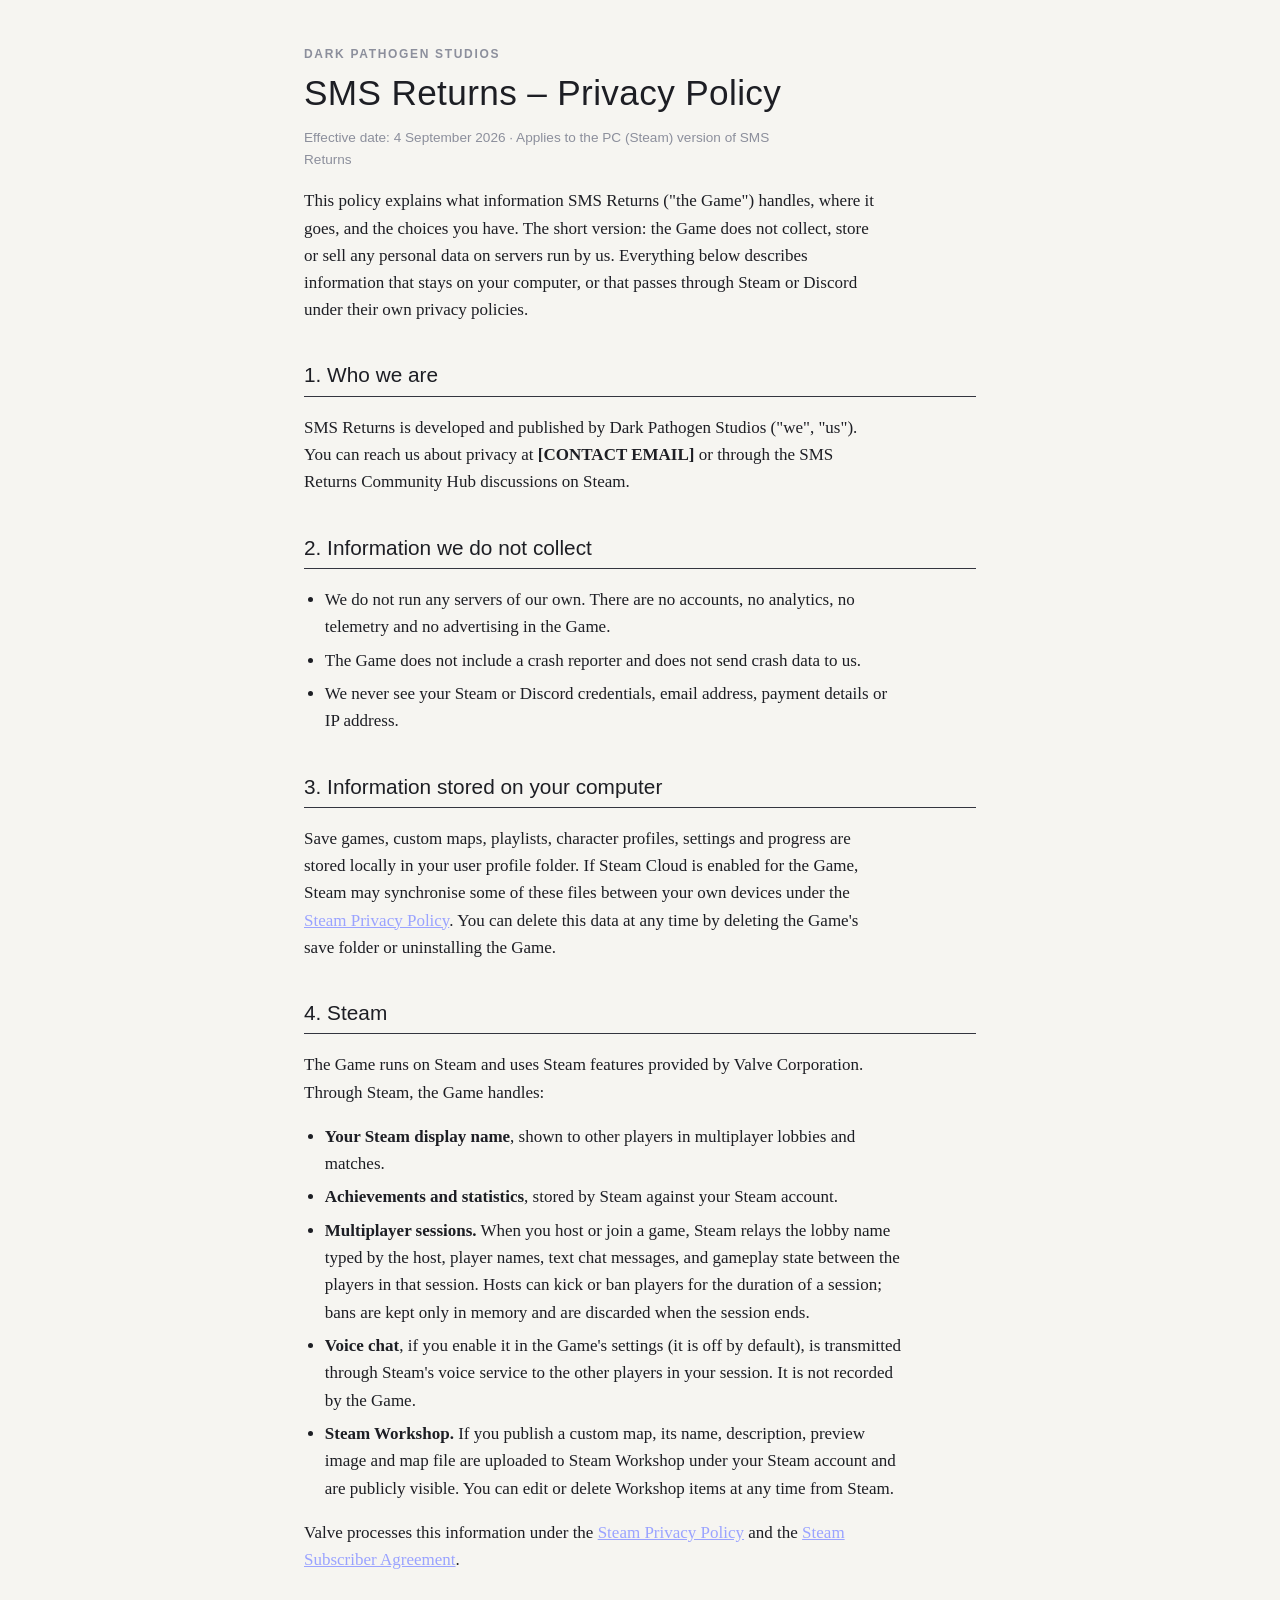
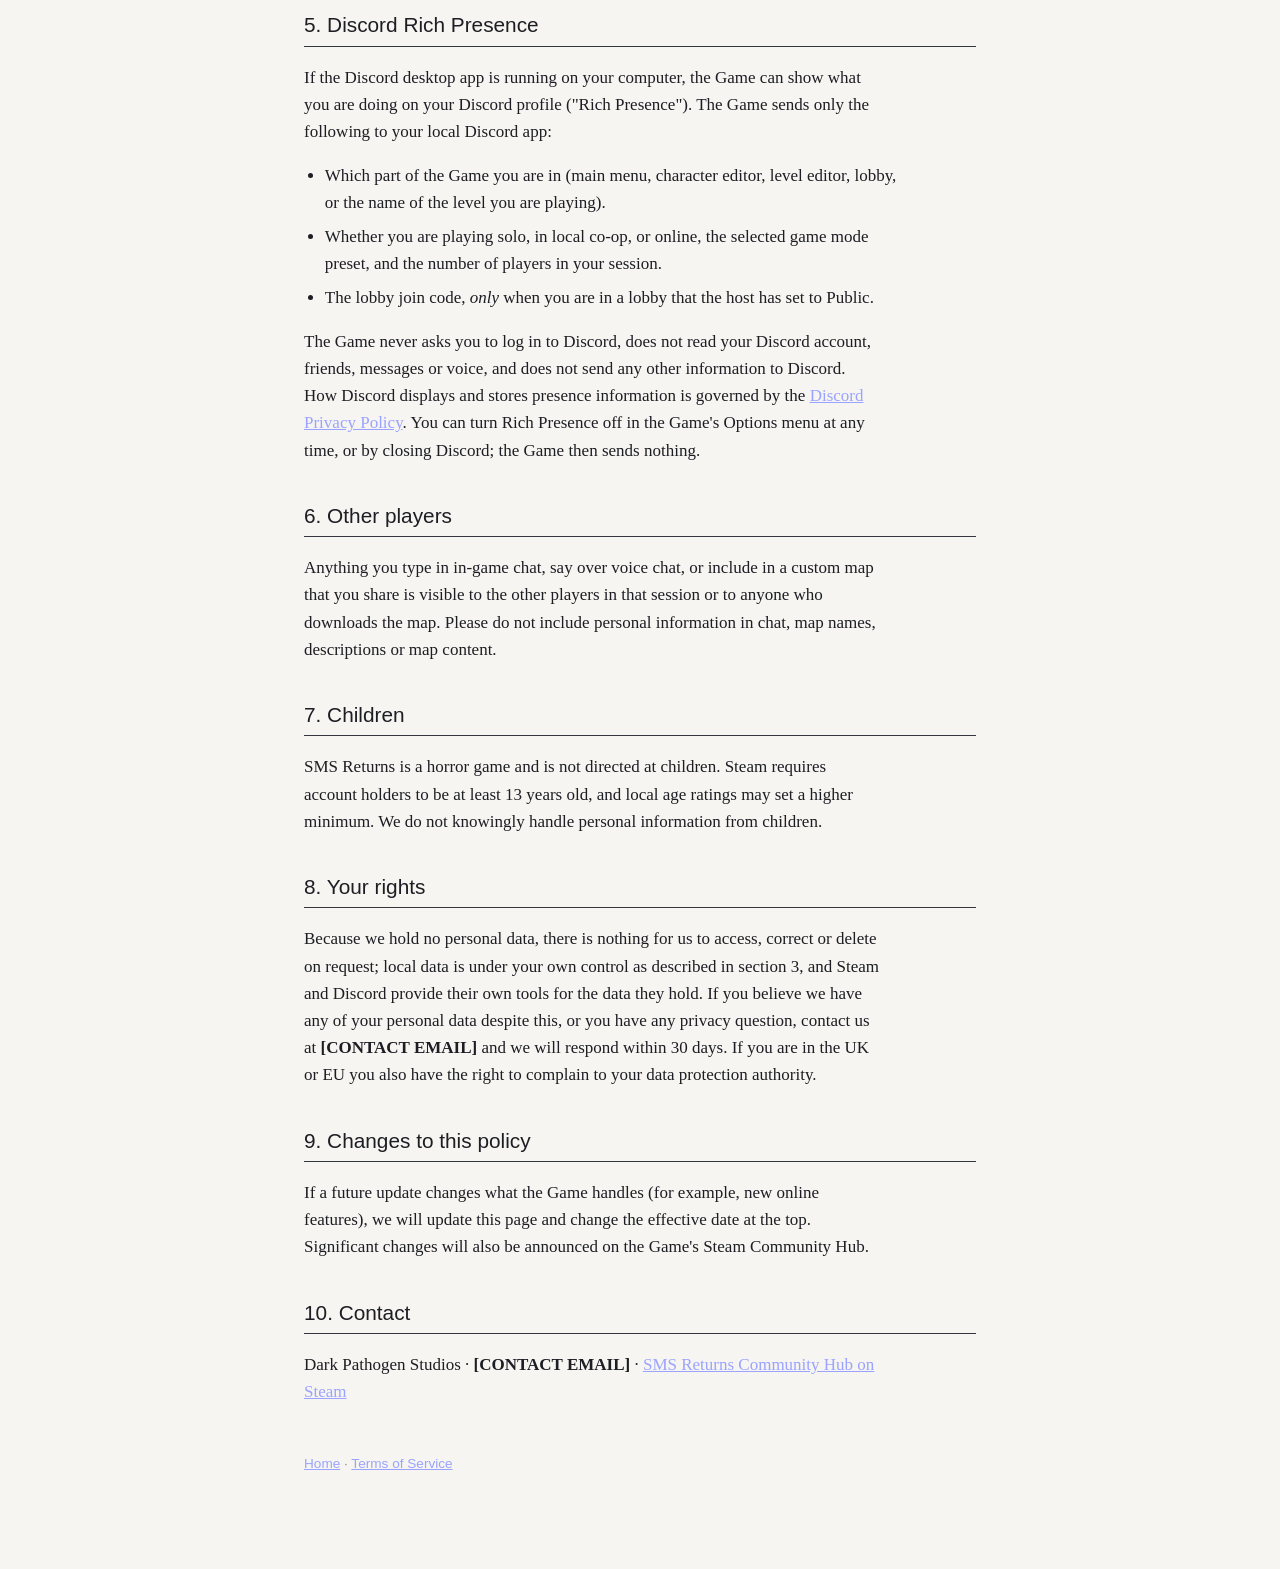
==== privacy.html @ c6769bd1 "Add SMS Returns privacy policy and terms of service" ====
<!doctype html>
<html lang="en">
<head>
<meta charset="utf-8">
<meta name="viewport" content="width=device-width, initial-scale=1">
<title>SMS Returns – Privacy Policy</title>
<link rel="stylesheet" href="style.css">
</head>
<body>
<main>
<p class="eyebrow">Dark Pathogen Studios</p>
<h1>SMS Returns – Privacy Policy</h1>
<p class="meta">Effective date: 4 September 2026 · Applies to the PC (Steam) version of SMS Returns</p>

<p>This policy explains what information SMS Returns ("the Game") handles, where it goes, and the choices you have. The short version: the Game does not collect, store or sell any personal data on servers run by us. Everything below describes information that stays on your computer, or that passes through Steam or Discord under their own privacy policies.</p>

<h2>1. Who we are</h2>
<p>SMS Returns is developed and published by Dark Pathogen Studios ("we", "us"). You can reach us about privacy at <strong>[CONTACT EMAIL]</strong> or through the SMS Returns Community Hub discussions on Steam.</p>

<h2>2. Information we do not collect</h2>
<ul>
  <li>We do not run any servers of our own. There are no accounts, no analytics, no telemetry and no advertising in the Game.</li>
  <li>The Game does not include a crash reporter and does not send crash data to us.</li>
  <li>We never see your Steam or Discord credentials, email address, payment details or IP address.</li>
</ul>

<h2>3. Information stored on your computer</h2>
<p>Save games, custom maps, playlists, character profiles, settings and progress are stored locally in your user profile folder. If Steam Cloud is enabled for the Game, Steam may synchronise some of these files between your own devices under the <a href="https://store.steampowered.com/privacy_agreement/">Steam Privacy Policy</a>. You can delete this data at any time by deleting the Game's save folder or uninstalling the Game.</p>

<h2>4. Steam</h2>
<p>The Game runs on Steam and uses Steam features provided by Valve Corporation. Through Steam, the Game handles:</p>
<ul>
  <li><strong>Your Steam display name</strong>, shown to other players in multiplayer lobbies and matches.</li>
  <li><strong>Achievements and statistics</strong>, stored by Steam against your Steam account.</li>
  <li><strong>Multiplayer sessions.</strong> When you host or join a game, Steam relays the lobby name typed by the host, player names, text chat messages, and gameplay state between the players in that session. Hosts can kick or ban players for the duration of a session; bans are kept only in memory and are discarded when the session ends.</li>
  <li><strong>Voice chat</strong>, if you enable it in the Game's settings (it is off by default), is transmitted through Steam's voice service to the other players in your session. It is not recorded by the Game.</li>
  <li><strong>Steam Workshop.</strong> If you publish a custom map, its name, description, preview image and map file are uploaded to Steam Workshop under your Steam account and are publicly visible. You can edit or delete Workshop items at any time from Steam.</li>
</ul>
<p>Valve processes this information under the <a href="https://store.steampowered.com/privacy_agreement/">Steam Privacy Policy</a> and the <a href="https://store.steampowered.com/subscriber_agreement/">Steam Subscriber Agreement</a>.</p>

<h2>5. Discord Rich Presence</h2>
<p>If the Discord desktop app is running on your computer, the Game can show what you are doing on your Discord profile ("Rich Presence"). The Game sends only the following to your local Discord app:</p>
<ul>
  <li>Which part of the Game you are in (main menu, character editor, level editor, lobby, or the name of the level you are playing).</li>
  <li>Whether you are playing solo, in local co-op, or online, the selected game mode preset, and the number of players in your session.</li>
  <li>The lobby join code, <em>only</em> when you are in a lobby that the host has set to Public.</li>
</ul>
<p>The Game never asks you to log in to Discord, does not read your Discord account, friends, messages or voice, and does not send any other information to Discord. How Discord displays and stores presence information is governed by the <a href="https://discord.com/privacy">Discord Privacy Policy</a>. You can turn Rich Presence off in the Game's Options menu at any time, or by closing Discord; the Game then sends nothing.</p>

<h2>6. Other players</h2>
<p>Anything you type in in-game chat, say over voice chat, or include in a custom map that you share is visible to the other players in that session or to anyone who downloads the map. Please do not include personal information in chat, map names, descriptions or map content.</p>

<h2>7. Children</h2>
<p>SMS Returns is a horror game and is not directed at children. Steam requires account holders to be at least 13 years old, and local age ratings may set a higher minimum. We do not knowingly handle personal information from children.</p>

<h2>8. Your rights</h2>
<p>Because we hold no personal data, there is nothing for us to access, correct or delete on request; local data is under your own control as described in section 3, and Steam and Discord provide their own tools for the data they hold. If you believe we have any of your personal data despite this, or you have any privacy question, contact us at <strong>[CONTACT EMAIL]</strong> and we will respond within 30 days. If you are in the UK or EU you also have the right to complain to your data protection authority.</p>

<h2>9. Changes to this policy</h2>
<p>If a future update changes what the Game handles (for example, new online features), we will update this page and change the effective date at the top. Significant changes will also be announced on the Game's Steam Community Hub.</p>

<h2>10. Contact</h2>
<p>Dark Pathogen Studios · <strong>[CONTACT EMAIL]</strong> · <a href="https://steamcommunity.com/app/4670920">SMS Returns Community Hub on Steam</a></p>

<p class="footer"><a href="index.html">Home</a> · <a href="terms.html">Terms of Service</a></p>
</main>
</body>
</html>
---- style.css ----
:root { color-scheme: light dark; }
body { margin: 0; background: #14151a; color: #e6e7ec; font: 17px/1.6 Georgia, "Times New Roman", serif; }
@media (prefers-color-scheme: light) { body { background: #f6f5f1; color: #1d1e24; } a { color: #4b3fb3; } .eyebrow, .meta, .footer { color: #6a6b75; } h2 { border-color: #d9d7cf; } }
main { max-width: 42rem; margin: 0 auto; padding: 3rem 1.25rem 5rem; }
h1 { font-family: "Arial Narrow", Impact, "Franklin Gothic Medium", sans-serif; font-weight: 500; font-size: 2.2rem; line-height: 1.15; margin: 0 0 .5rem; letter-spacing: .01em; }
h2 { font-family: "Arial Narrow", Impact, "Franklin Gothic Medium", sans-serif; font-weight: 500; font-size: 1.3rem; margin: 2.2rem 0 .6rem; padding-bottom: .25rem; border-bottom: 1px solid #33353f; }
p, li { max-width: 68ch; }
ul { padding-left: 1.3rem; }
li { margin: .4rem 0; }
a { color: #9aa3ff; }
.eyebrow { font: 600 .75rem/1 sans-serif; letter-spacing: .14em; text-transform: uppercase; color: #8c8f9c; margin: 0 0 .8rem; }
.meta, .footer { font-family: sans-serif; font-size: .85rem; color: #8c8f9c; }
.footer { margin-top: 3rem; }
.links { list-style: none; padding: 0; font-size: 1.3rem; }
strong { font-weight: 700; }
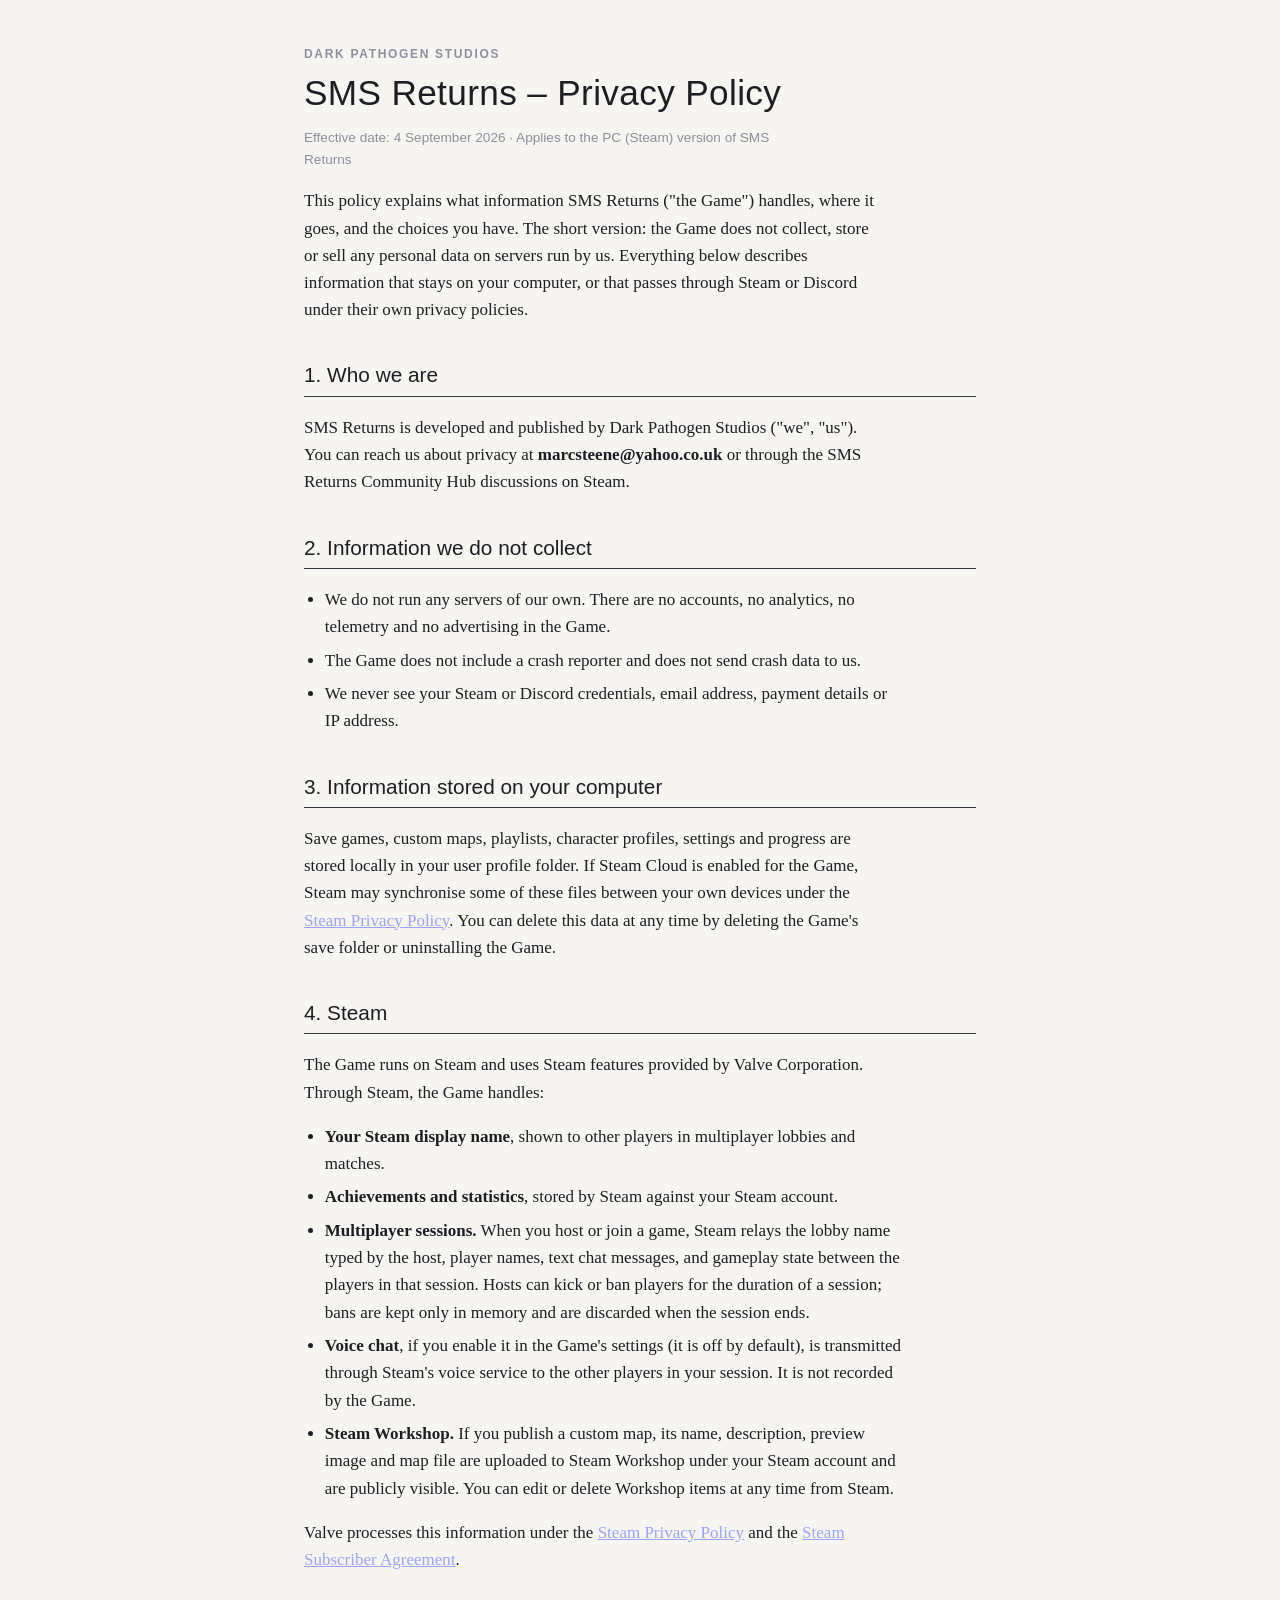
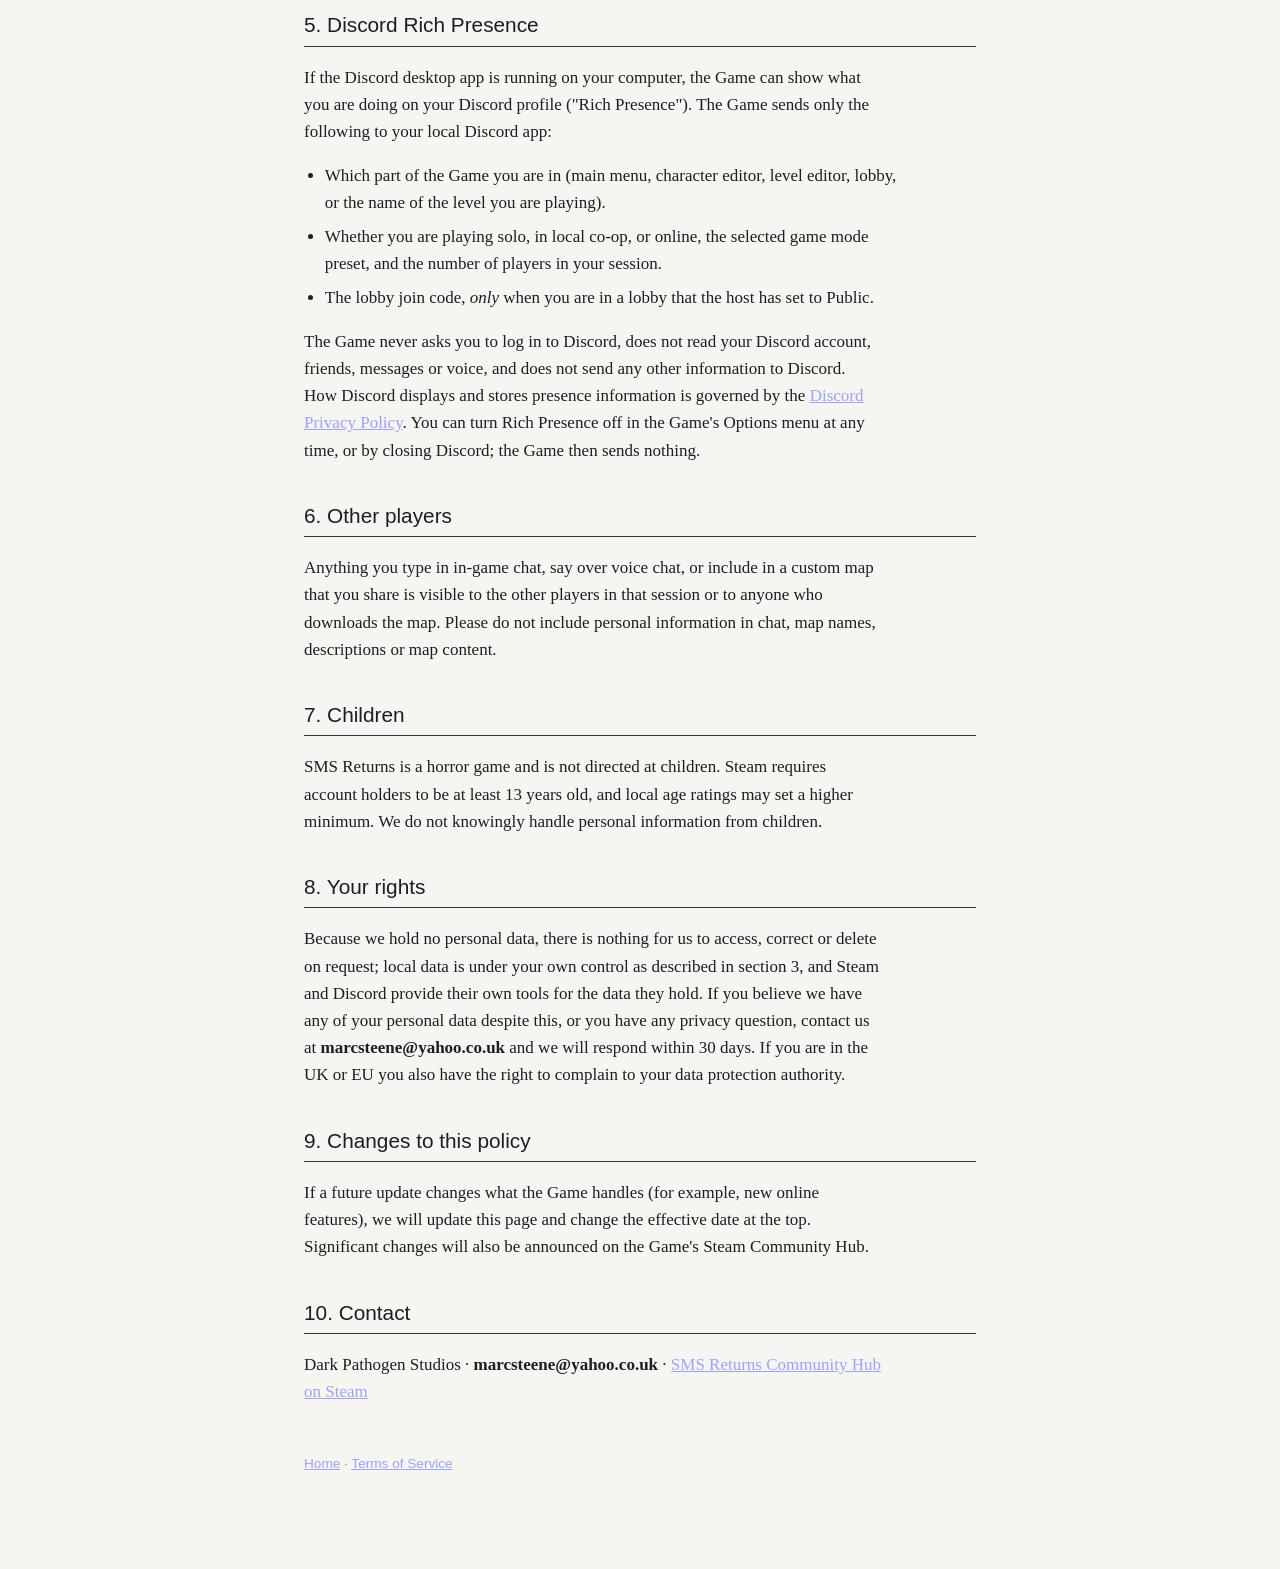
==== commit 7b38fc30: "Fill contact email and governing law" ====
--- a/privacy.html
+++ b/privacy.html
@@ -15,7 +15,7 @@
 <p>This policy explains what information SMS Returns ("the Game") handles, where it goes, and the choices you have. The short version: the Game does not collect, store or sell any personal data on servers run by us. Everything below describes information that stays on your computer, or that passes through Steam or Discord under their own privacy policies.</p>
 
 <h2>1. Who we are</h2>
-<p>SMS Returns is developed and published by Dark Pathogen Studios ("we", "us"). You can reach us about privacy at <strong>[CONTACT EMAIL]</strong> or through the SMS Returns Community Hub discussions on Steam.</p>
+<p>SMS Returns is developed and published by Dark Pathogen Studios ("we", "us"). You can reach us about privacy at <strong>marcsteene@yahoo.co.uk</strong> or through the SMS Returns Community Hub discussions on Steam.</p>
 
 <h2>2. Information we do not collect</h2>
 <ul>
@@ -54,13 +54,13 @@
 <p>SMS Returns is a horror game and is not directed at children. Steam requires account holders to be at least 13 years old, and local age ratings may set a higher minimum. We do not knowingly handle personal information from children.</p>
 
 <h2>8. Your rights</h2>
-<p>Because we hold no personal data, there is nothing for us to access, correct or delete on request; local data is under your own control as described in section 3, and Steam and Discord provide their own tools for the data they hold. If you believe we have any of your personal data despite this, or you have any privacy question, contact us at <strong>[CONTACT EMAIL]</strong> and we will respond within 30 days. If you are in the UK or EU you also have the right to complain to your data protection authority.</p>
+<p>Because we hold no personal data, there is nothing for us to access, correct or delete on request; local data is under your own control as described in section 3, and Steam and Discord provide their own tools for the data they hold. If you believe we have any of your personal data despite this, or you have any privacy question, contact us at <strong>marcsteene@yahoo.co.uk</strong> and we will respond within 30 days. If you are in the UK or EU you also have the right to complain to your data protection authority.</p>
 
 <h2>9. Changes to this policy</h2>
 <p>If a future update changes what the Game handles (for example, new online features), we will update this page and change the effective date at the top. Significant changes will also be announced on the Game's Steam Community Hub.</p>
 
 <h2>10. Contact</h2>
-<p>Dark Pathogen Studios · <strong>[CONTACT EMAIL]</strong> · <a href="https://steamcommunity.com/app/4670920">SMS Returns Community Hub on Steam</a></p>
+<p>Dark Pathogen Studios · <strong>marcsteene@yahoo.co.uk</strong> · <a href="https://steamcommunity.com/app/4670920">SMS Returns Community Hub on Steam</a></p>
 
 <p class="footer"><a href="index.html">Home</a> · <a href="terms.html">Terms of Service</a></p>
 </main>
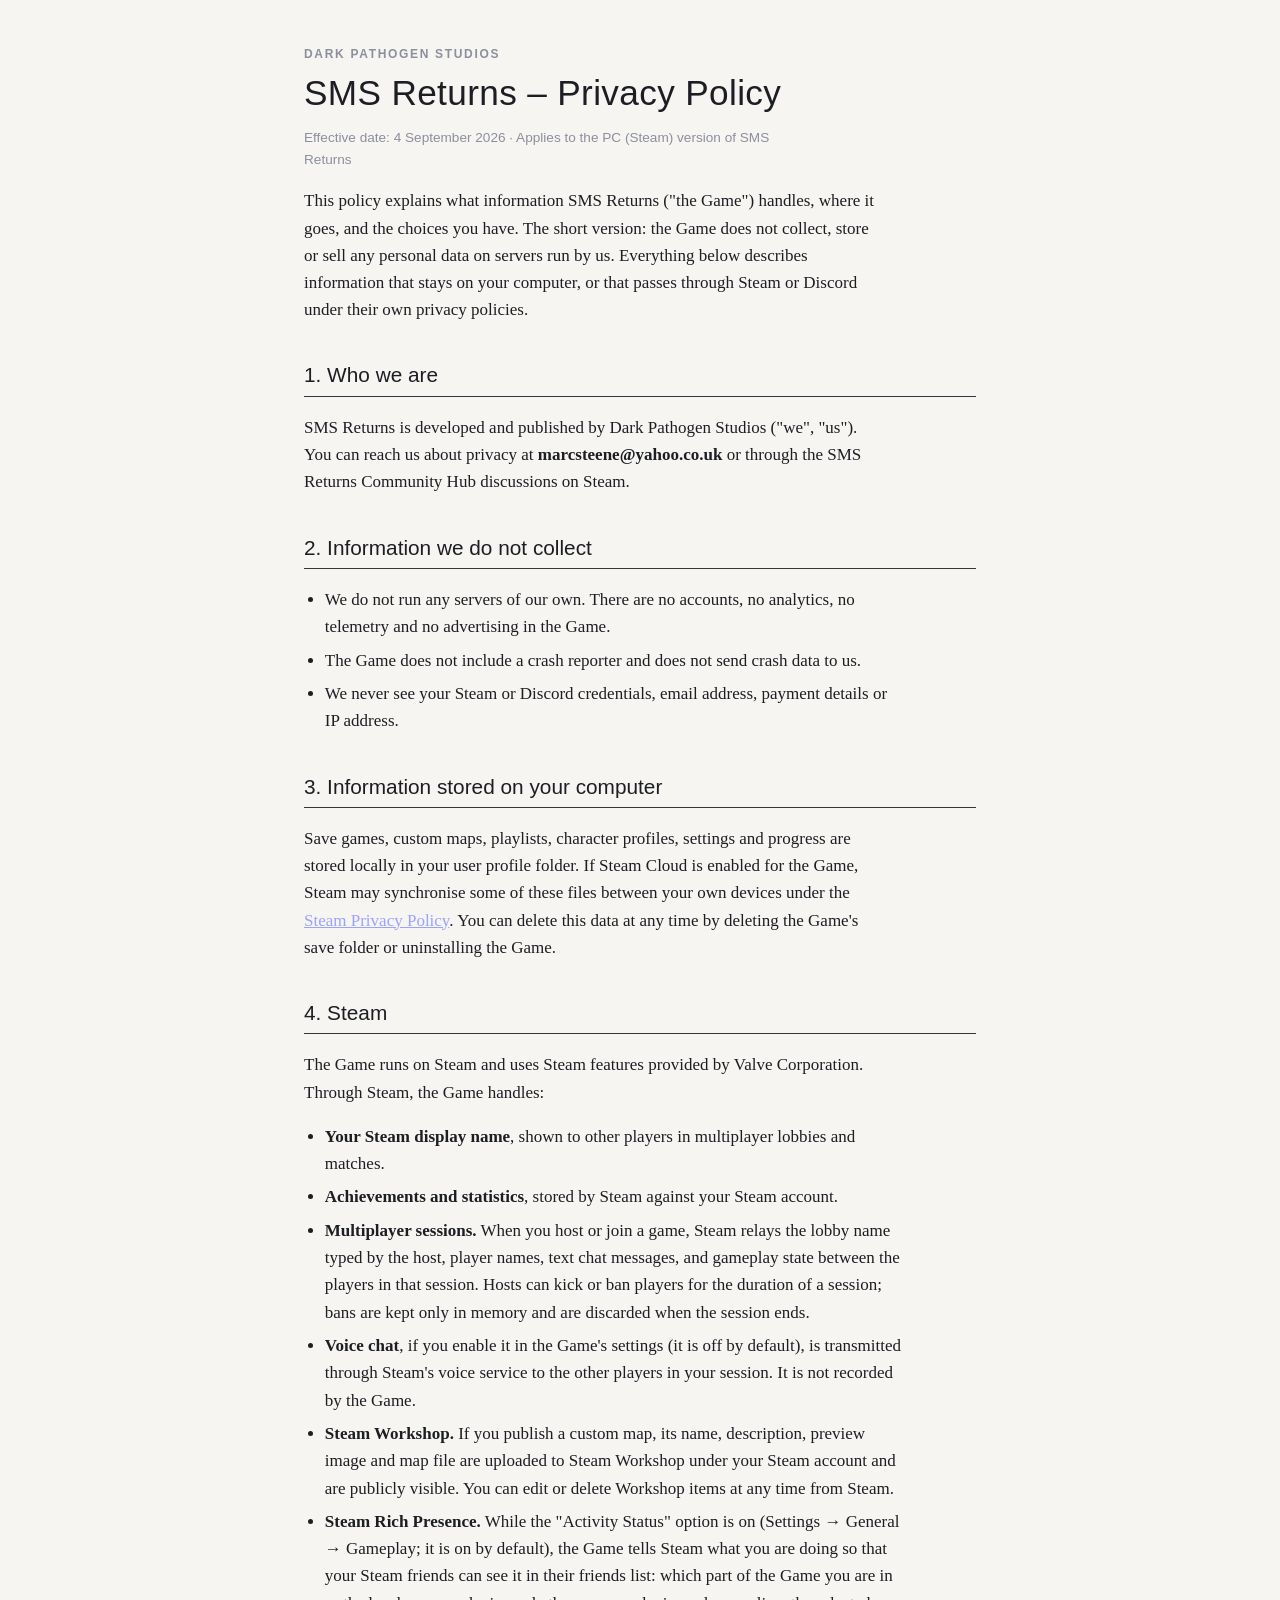
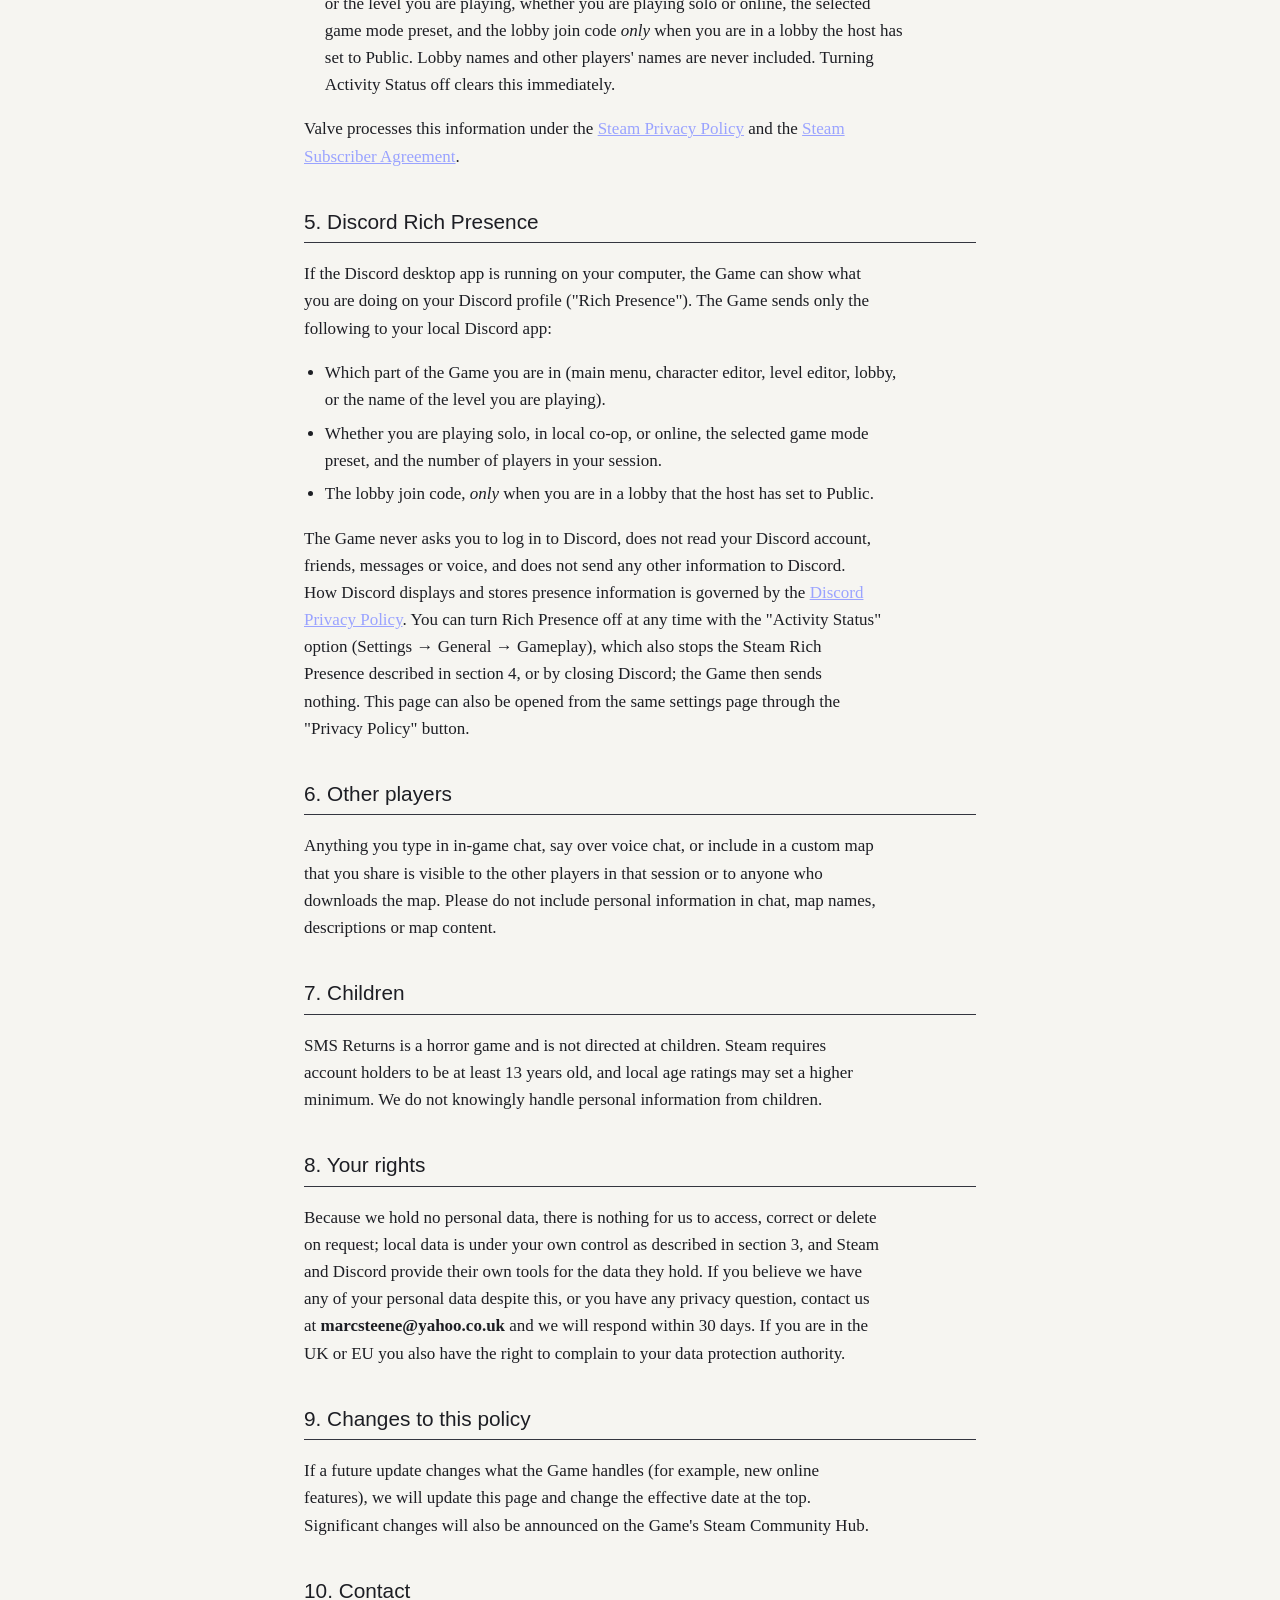
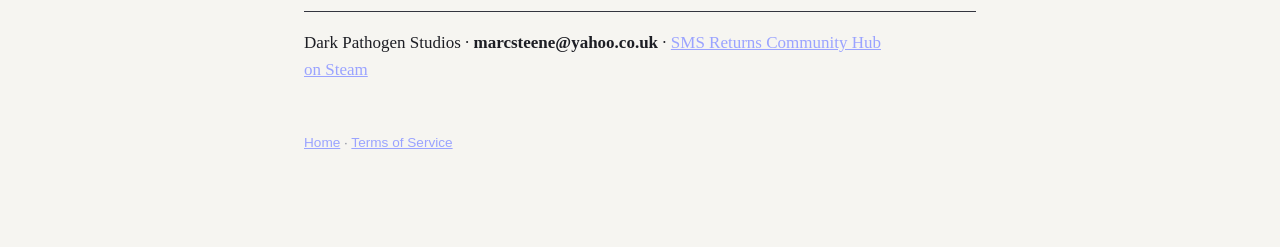
==== commit 4ab7ad40: "Privacy policy: Steam Rich Presence and the in-game Activity Status toggle" ====
--- a/privacy.html
+++ b/privacy.html
@@ -35,6 +35,7 @@
   <li><strong>Multiplayer sessions.</strong> When you host or join a game, Steam relays the lobby name typed by the host, player names, text chat messages, and gameplay state between the players in that session. Hosts can kick or ban players for the duration of a session; bans are kept only in memory and are discarded when the session ends.</li>
   <li><strong>Voice chat</strong>, if you enable it in the Game's settings (it is off by default), is transmitted through Steam's voice service to the other players in your session. It is not recorded by the Game.</li>
   <li><strong>Steam Workshop.</strong> If you publish a custom map, its name, description, preview image and map file are uploaded to Steam Workshop under your Steam account and are publicly visible. You can edit or delete Workshop items at any time from Steam.</li>
+  <li><strong>Steam Rich Presence.</strong> While the "Activity Status" option is on (Settings &rarr; General &rarr; Gameplay; it is on by default), the Game tells Steam what you are doing so that your Steam friends can see it in their friends list: which part of the Game you are in or the level you are playing, whether you are playing solo or online, the selected game mode preset, and the lobby join code <em>only</em> when you are in a lobby the host has set to Public. Lobby names and other players' names are never included. Turning Activity Status off clears this immediately.</li>
 </ul>
 <p>Valve processes this information under the <a href="https://store.steampowered.com/privacy_agreement/">Steam Privacy Policy</a> and the <a href="https://store.steampowered.com/subscriber_agreement/">Steam Subscriber Agreement</a>.</p>
 
@@ -45,7 +46,7 @@
   <li>Whether you are playing solo, in local co-op, or online, the selected game mode preset, and the number of players in your session.</li>
   <li>The lobby join code, <em>only</em> when you are in a lobby that the host has set to Public.</li>
 </ul>
-<p>The Game never asks you to log in to Discord, does not read your Discord account, friends, messages or voice, and does not send any other information to Discord. How Discord displays and stores presence information is governed by the <a href="https://discord.com/privacy">Discord Privacy Policy</a>. You can turn Rich Presence off in the Game's Options menu at any time, or by closing Discord; the Game then sends nothing.</p>
+<p>The Game never asks you to log in to Discord, does not read your Discord account, friends, messages or voice, and does not send any other information to Discord. How Discord displays and stores presence information is governed by the <a href="https://discord.com/privacy">Discord Privacy Policy</a>. You can turn Rich Presence off at any time with the "Activity Status" option (Settings &rarr; General &rarr; Gameplay), which also stops the Steam Rich Presence described in section 4, or by closing Discord; the Game then sends nothing. This page can also be opened from the same settings page through the "Privacy Policy" button.</p>
 
 <h2>6. Other players</h2>
 <p>Anything you type in in-game chat, say over voice chat, or include in a custom map that you share is visible to the other players in that session or to anyone who downloads the map. Please do not include personal information in chat, map names, descriptions or map content.</p>
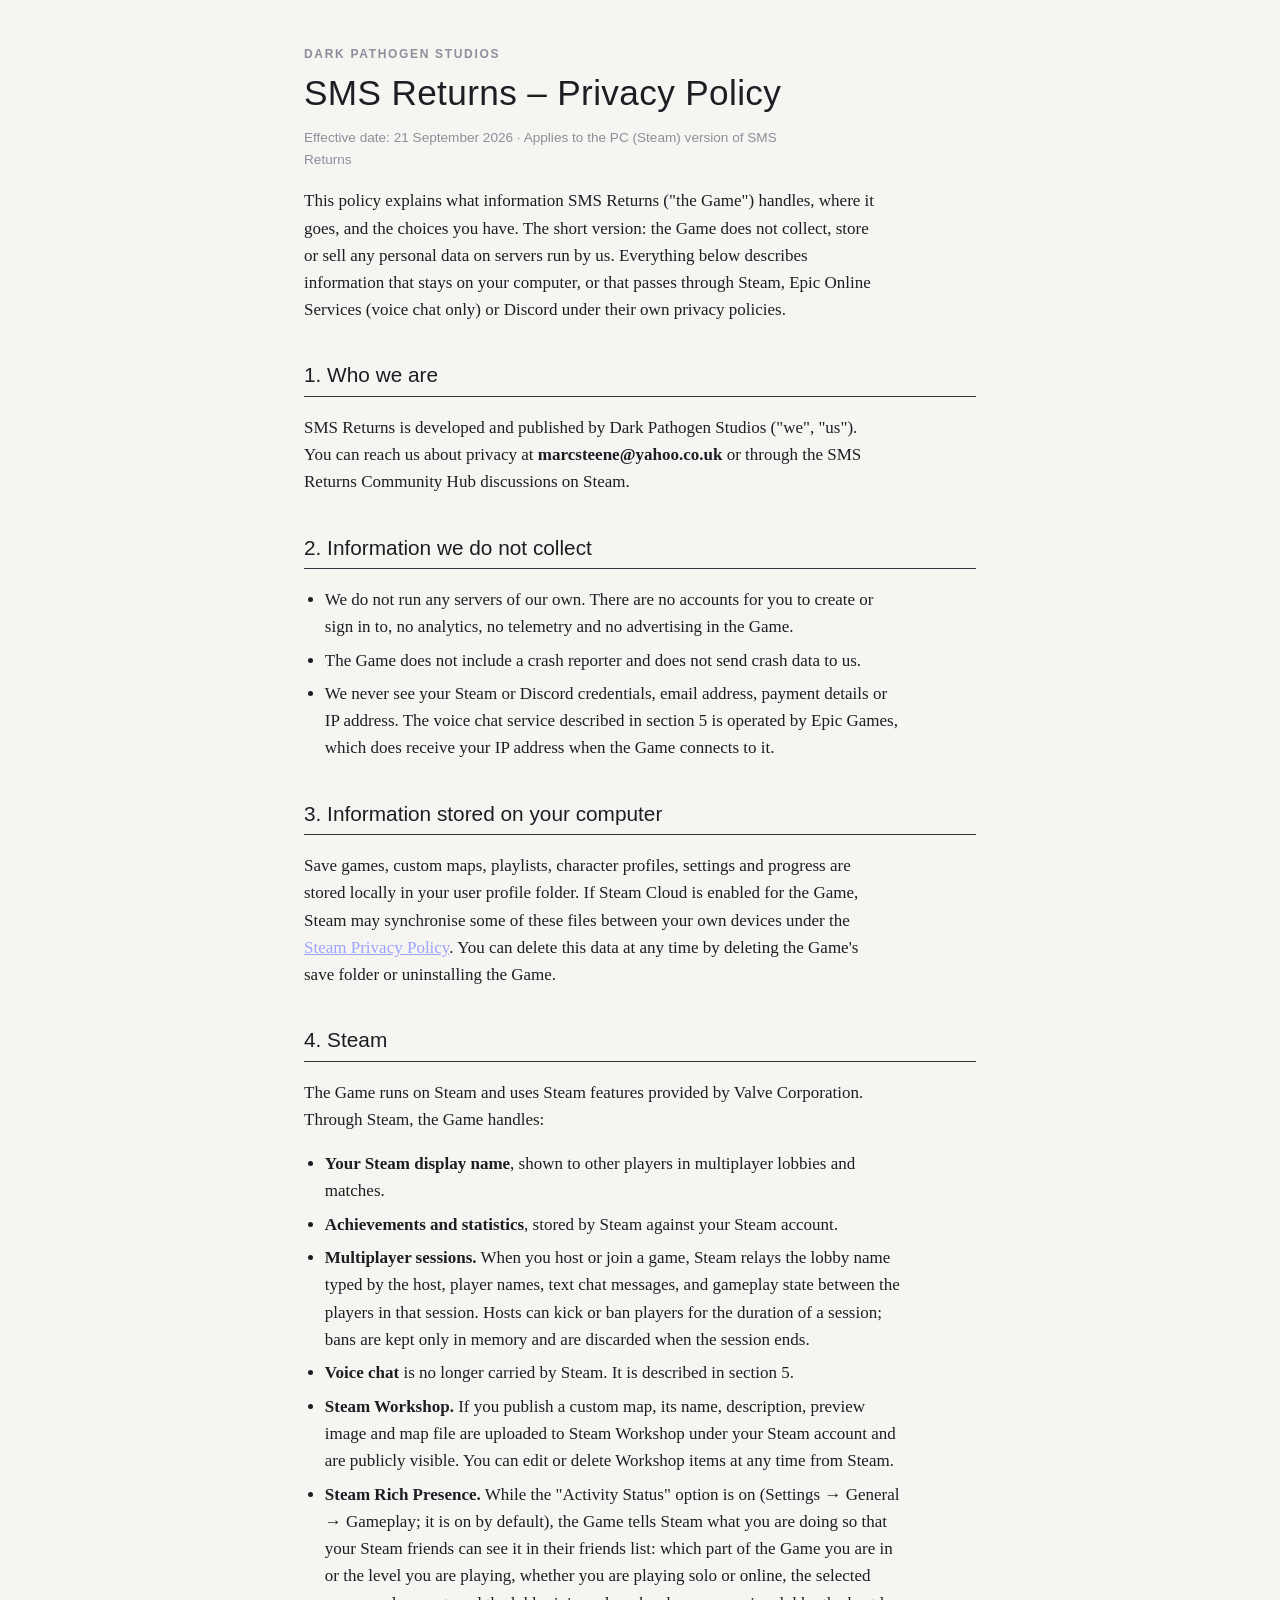
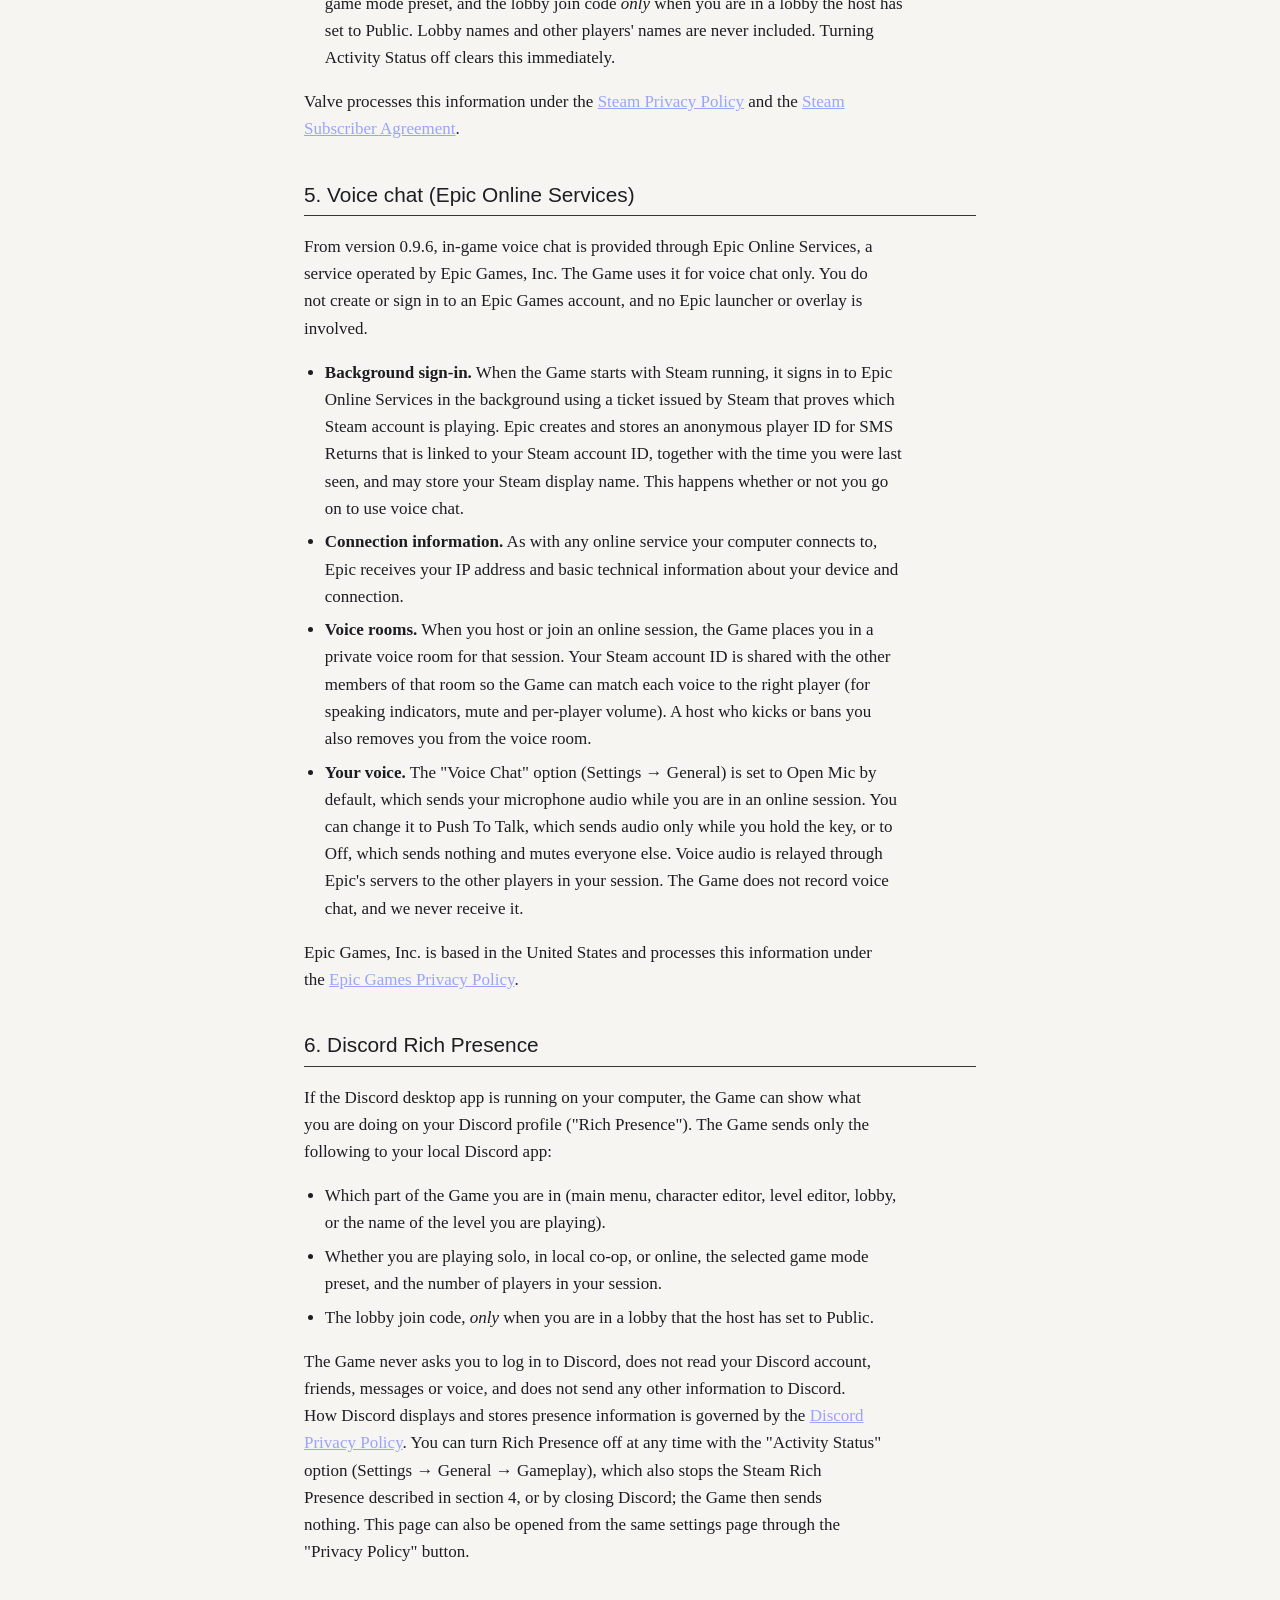
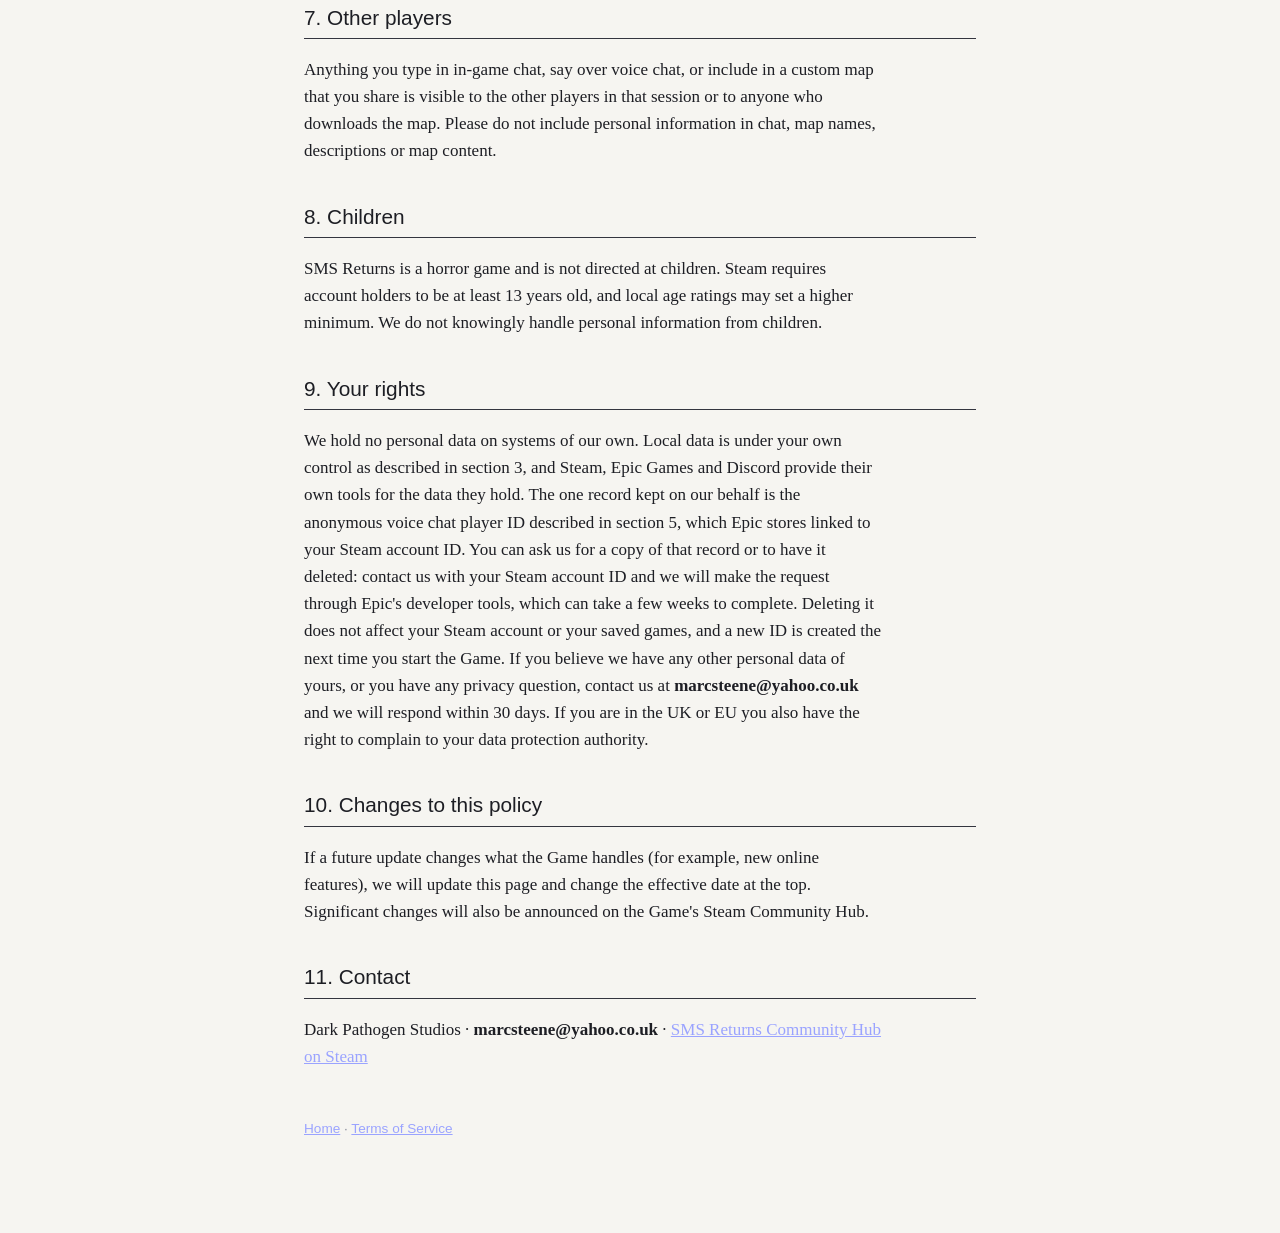
==== commit 379f1b85: "Privacy policy and terms: voice chat moves to Epic Online Services (v0.9.6) Voice chat is now provid" ====
--- a/privacy.html
+++ b/privacy.html
@@ -10,18 +10,18 @@
 <main>
 <p class="eyebrow">Dark Pathogen Studios</p>
 <h1>SMS Returns – Privacy Policy</h1>
-<p class="meta">Effective date: 4 September 2026 · Applies to the PC (Steam) version of SMS Returns</p>
+<p class="meta">Effective date: 21 September 2026 · Applies to the PC (Steam) version of SMS Returns</p>
 
-<p>This policy explains what information SMS Returns ("the Game") handles, where it goes, and the choices you have. The short version: the Game does not collect, store or sell any personal data on servers run by us. Everything below describes information that stays on your computer, or that passes through Steam or Discord under their own privacy policies.</p>
+<p>This policy explains what information SMS Returns ("the Game") handles, where it goes, and the choices you have. The short version: the Game does not collect, store or sell any personal data on servers run by us. Everything below describes information that stays on your computer, or that passes through Steam, Epic Online Services (voice chat only) or Discord under their own privacy policies.</p>
 
 <h2>1. Who we are</h2>
 <p>SMS Returns is developed and published by Dark Pathogen Studios ("we", "us"). You can reach us about privacy at <strong>marcsteene@yahoo.co.uk</strong> or through the SMS Returns Community Hub discussions on Steam.</p>
 
 <h2>2. Information we do not collect</h2>
 <ul>
-  <li>We do not run any servers of our own. There are no accounts, no analytics, no telemetry and no advertising in the Game.</li>
+  <li>We do not run any servers of our own. There are no accounts for you to create or sign in to, no analytics, no telemetry and no advertising in the Game.</li>
   <li>The Game does not include a crash reporter and does not send crash data to us.</li>
-  <li>We never see your Steam or Discord credentials, email address, payment details or IP address.</li>
+  <li>We never see your Steam or Discord credentials, email address, payment details or IP address. The voice chat service described in section 5 is operated by Epic Games, which does receive your IP address when the Game connects to it.</li>
 </ul>
 
 <h2>3. Information stored on your computer</h2>
@@ -33,13 +33,23 @@
   <li><strong>Your Steam display name</strong>, shown to other players in multiplayer lobbies and matches.</li>
   <li><strong>Achievements and statistics</strong>, stored by Steam against your Steam account.</li>
   <li><strong>Multiplayer sessions.</strong> When you host or join a game, Steam relays the lobby name typed by the host, player names, text chat messages, and gameplay state between the players in that session. Hosts can kick or ban players for the duration of a session; bans are kept only in memory and are discarded when the session ends.</li>
-  <li><strong>Voice chat</strong>, if you enable it in the Game's settings (it is off by default), is transmitted through Steam's voice service to the other players in your session. It is not recorded by the Game.</li>
+  <li><strong>Voice chat</strong> is no longer carried by Steam. It is described in section 5.</li>
   <li><strong>Steam Workshop.</strong> If you publish a custom map, its name, description, preview image and map file are uploaded to Steam Workshop under your Steam account and are publicly visible. You can edit or delete Workshop items at any time from Steam.</li>
   <li><strong>Steam Rich Presence.</strong> While the "Activity Status" option is on (Settings &rarr; General &rarr; Gameplay; it is on by default), the Game tells Steam what you are doing so that your Steam friends can see it in their friends list: which part of the Game you are in or the level you are playing, whether you are playing solo or online, the selected game mode preset, and the lobby join code <em>only</em> when you are in a lobby the host has set to Public. Lobby names and other players' names are never included. Turning Activity Status off clears this immediately.</li>
 </ul>
 <p>Valve processes this information under the <a href="https://store.steampowered.com/privacy_agreement/">Steam Privacy Policy</a> and the <a href="https://store.steampowered.com/subscriber_agreement/">Steam Subscriber Agreement</a>.</p>
 
-<h2>5. Discord Rich Presence</h2>
+<h2>5. Voice chat (Epic Online Services)</h2>
+<p>From version 0.9.6, in-game voice chat is provided through Epic Online Services, a service operated by Epic Games, Inc. The Game uses it for voice chat only. You do not create or sign in to an Epic Games account, and no Epic launcher or overlay is involved.</p>
+<ul>
+  <li><strong>Background sign-in.</strong> When the Game starts with Steam running, it signs in to Epic Online Services in the background using a ticket issued by Steam that proves which Steam account is playing. Epic creates and stores an anonymous player ID for SMS Returns that is linked to your Steam account ID, together with the time you were last seen, and may store your Steam display name. This happens whether or not you go on to use voice chat.</li>
+  <li><strong>Connection information.</strong> As with any online service your computer connects to, Epic receives your IP address and basic technical information about your device and connection.</li>
+  <li><strong>Voice rooms.</strong> When you host or join an online session, the Game places you in a private voice room for that session. Your Steam account ID is shared with the other members of that room so the Game can match each voice to the right player (for speaking indicators, mute and per-player volume). A host who kicks or bans you also removes you from the voice room.</li>
+  <li><strong>Your voice.</strong> The "Voice Chat" option (Settings &rarr; General) is set to Open Mic by default, which sends your microphone audio while you are in an online session. You can change it to Push To Talk, which sends audio only while you hold the key, or to Off, which sends nothing and mutes everyone else. Voice audio is relayed through Epic's servers to the other players in your session. The Game does not record voice chat, and we never receive it.</li>
+</ul>
+<p>Epic Games, Inc. is based in the United States and processes this information under the <a href="https://www.epicgames.com/site/privacy-policy">Epic Games Privacy Policy</a>.</p>
+
+<h2>6. Discord Rich Presence</h2>
 <p>If the Discord desktop app is running on your computer, the Game can show what you are doing on your Discord profile ("Rich Presence"). The Game sends only the following to your local Discord app:</p>
 <ul>
   <li>Which part of the Game you are in (main menu, character editor, level editor, lobby, or the name of the level you are playing).</li>
@@ -48,19 +58,19 @@
 </ul>
 <p>The Game never asks you to log in to Discord, does not read your Discord account, friends, messages or voice, and does not send any other information to Discord. How Discord displays and stores presence information is governed by the <a href="https://discord.com/privacy">Discord Privacy Policy</a>. You can turn Rich Presence off at any time with the "Activity Status" option (Settings &rarr; General &rarr; Gameplay), which also stops the Steam Rich Presence described in section 4, or by closing Discord; the Game then sends nothing. This page can also be opened from the same settings page through the "Privacy Policy" button.</p>
 
-<h2>6. Other players</h2>
+<h2>7. Other players</h2>
 <p>Anything you type in in-game chat, say over voice chat, or include in a custom map that you share is visible to the other players in that session or to anyone who downloads the map. Please do not include personal information in chat, map names, descriptions or map content.</p>
 
-<h2>7. Children</h2>
+<h2>8. Children</h2>
 <p>SMS Returns is a horror game and is not directed at children. Steam requires account holders to be at least 13 years old, and local age ratings may set a higher minimum. We do not knowingly handle personal information from children.</p>
 
-<h2>8. Your rights</h2>
-<p>Because we hold no personal data, there is nothing for us to access, correct or delete on request; local data is under your own control as described in section 3, and Steam and Discord provide their own tools for the data they hold. If you believe we have any of your personal data despite this, or you have any privacy question, contact us at <strong>marcsteene@yahoo.co.uk</strong> and we will respond within 30 days. If you are in the UK or EU you also have the right to complain to your data protection authority.</p>
+<h2>9. Your rights</h2>
+<p>We hold no personal data on systems of our own. Local data is under your own control as described in section 3, and Steam, Epic Games and Discord provide their own tools for the data they hold. The one record kept on our behalf is the anonymous voice chat player ID described in section 5, which Epic stores linked to your Steam account ID. You can ask us for a copy of that record or to have it deleted: contact us with your Steam account ID and we will make the request through Epic's developer tools, which can take a few weeks to complete. Deleting it does not affect your Steam account or your saved games, and a new ID is created the next time you start the Game. If you believe we have any other personal data of yours, or you have any privacy question, contact us at <strong>marcsteene@yahoo.co.uk</strong> and we will respond within 30 days. If you are in the UK or EU you also have the right to complain to your data protection authority.</p>
 
-<h2>9. Changes to this policy</h2>
+<h2>10. Changes to this policy</h2>
 <p>If a future update changes what the Game handles (for example, new online features), we will update this page and change the effective date at the top. Significant changes will also be announced on the Game's Steam Community Hub.</p>
 
-<h2>10. Contact</h2>
+<h2>11. Contact</h2>
 <p>Dark Pathogen Studios · <strong>marcsteene@yahoo.co.uk</strong> · <a href="https://steamcommunity.com/app/4670920">SMS Returns Community Hub on Steam</a></p>
 
 <p class="footer"><a href="index.html">Home</a> · <a href="terms.html">Terms of Service</a></p>
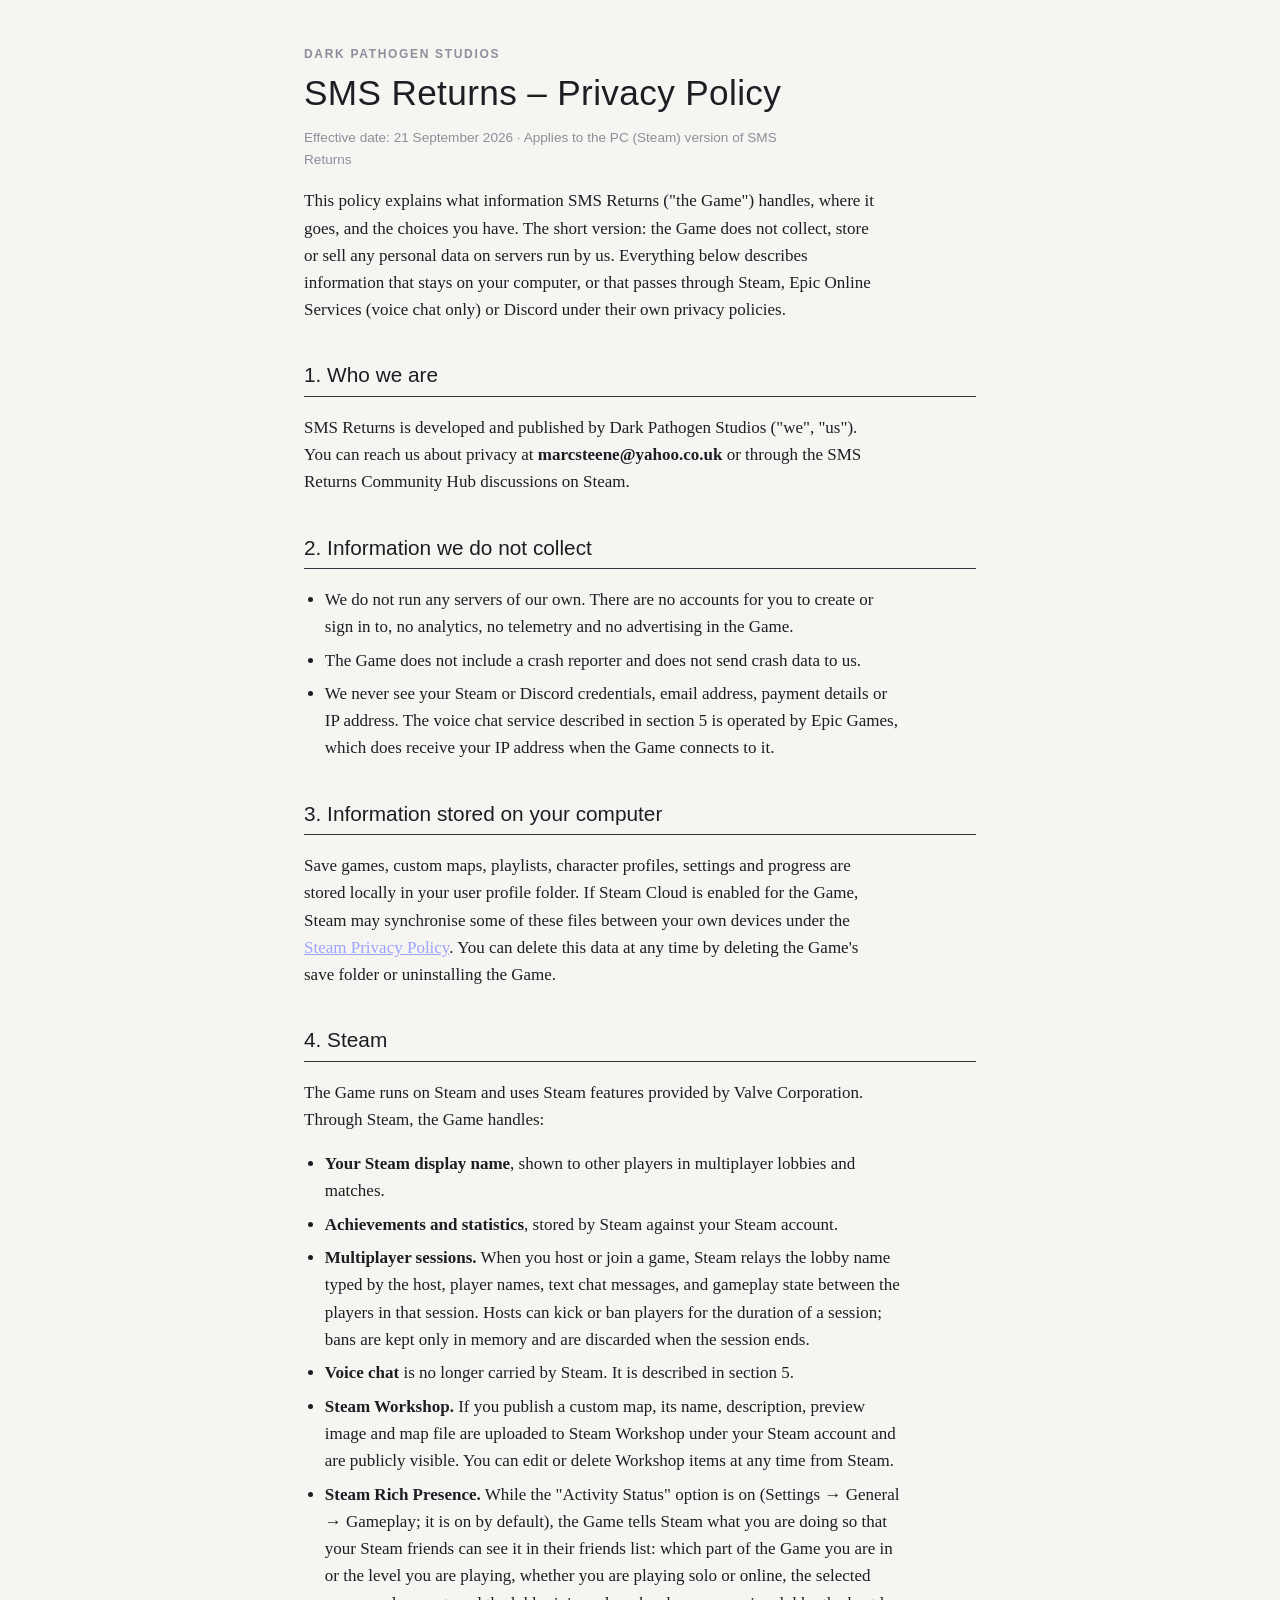
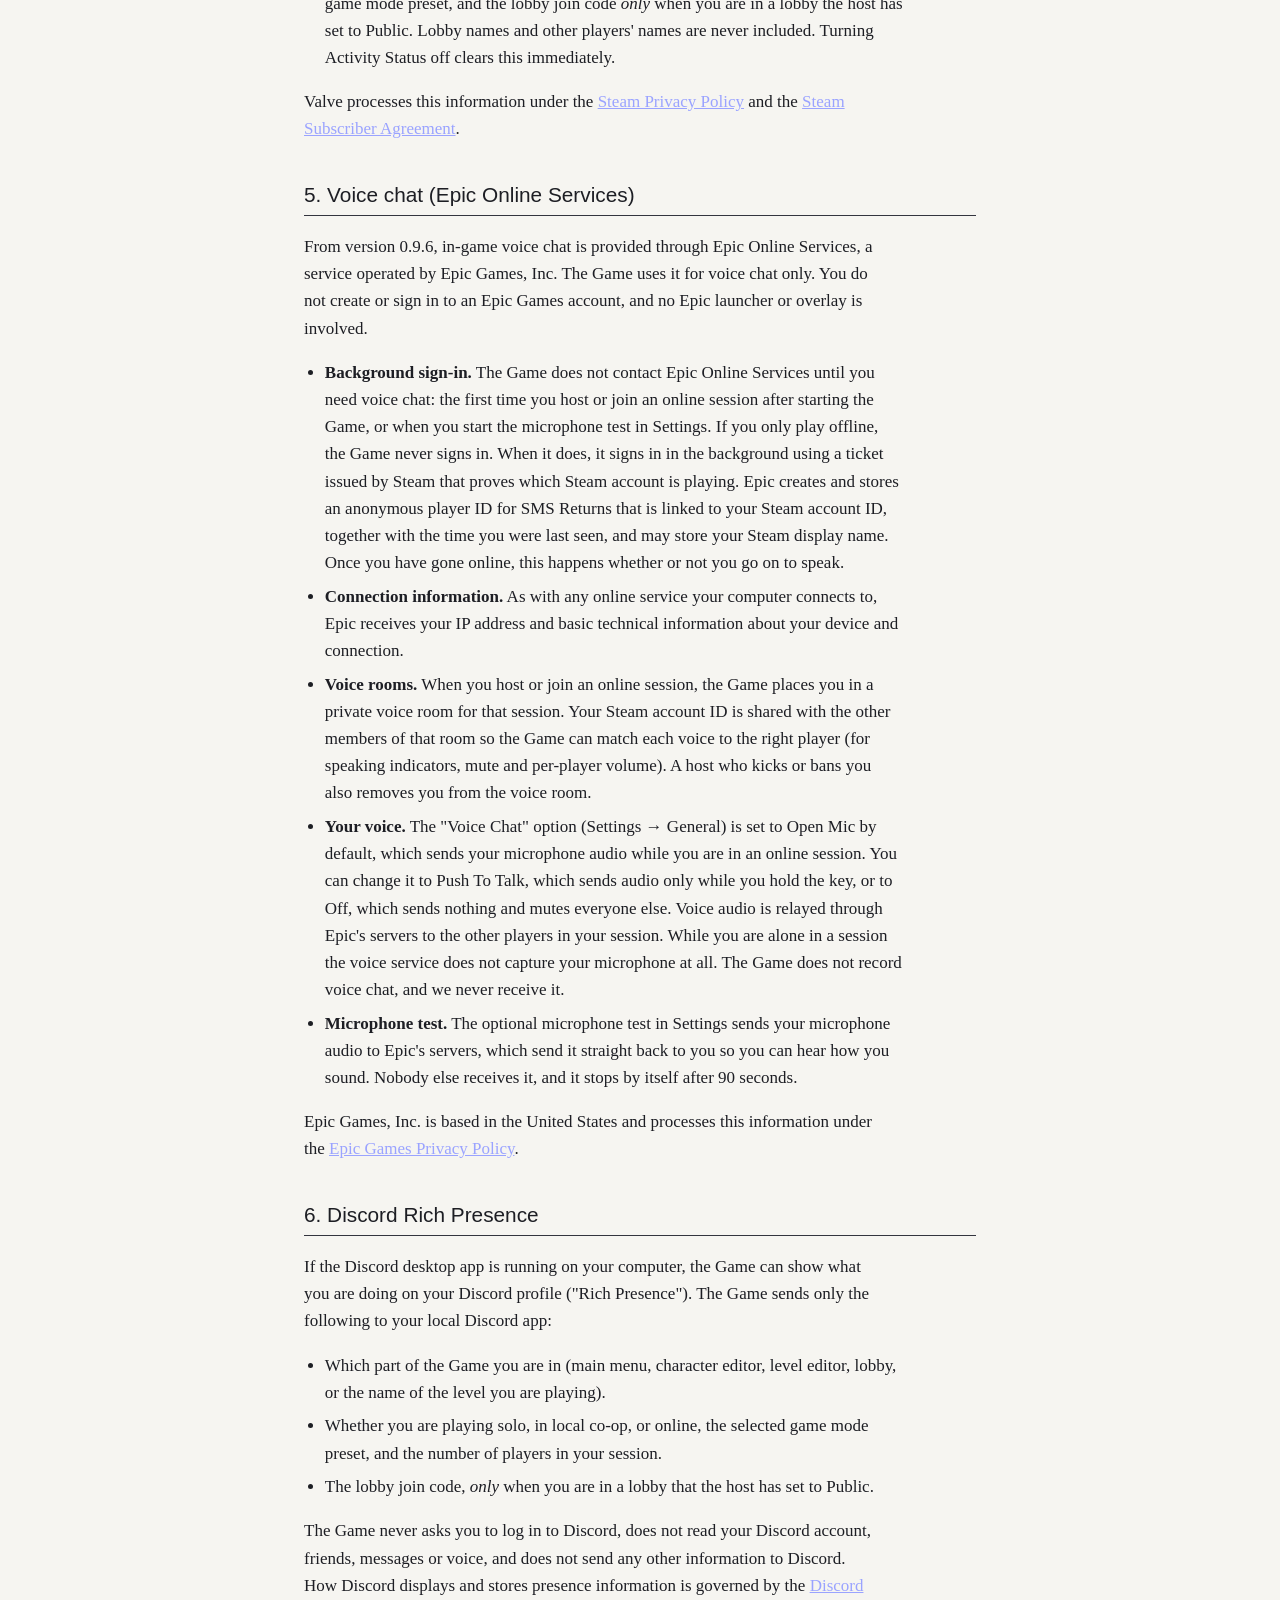
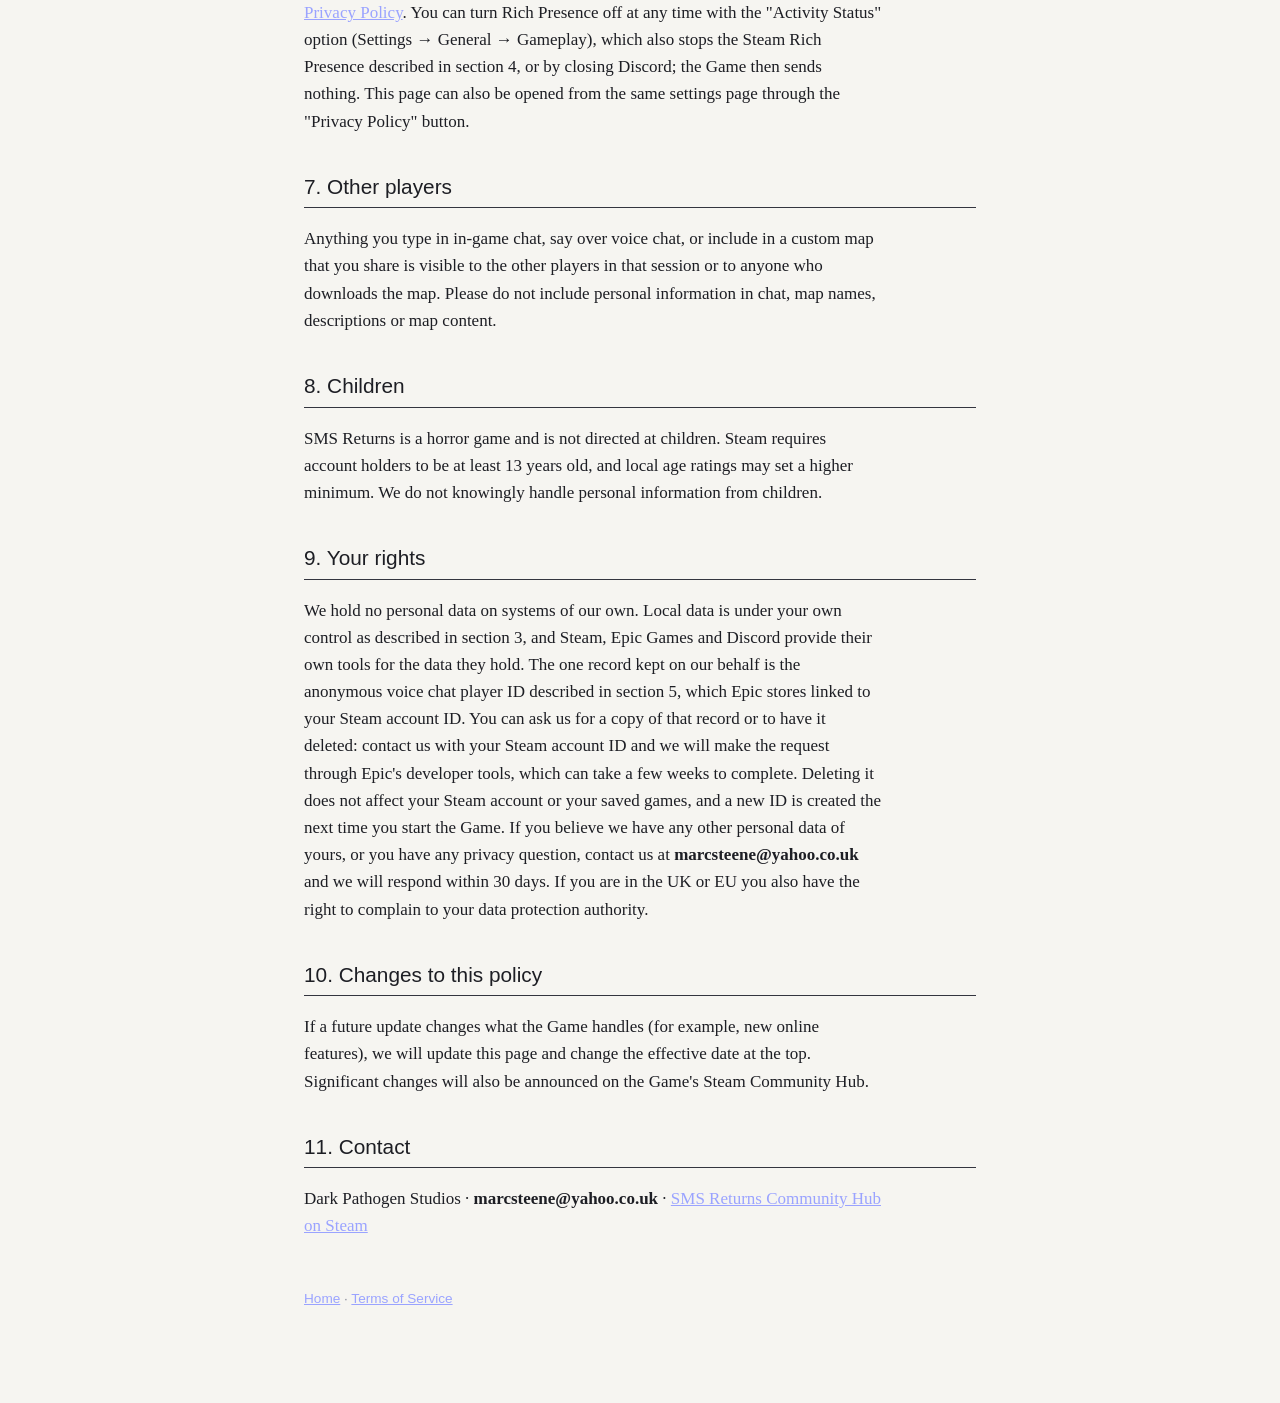
==== commit 35566b71: "Privacy policy: voice sign-in only when going online, microphone test The game no longer signs in to" ====
--- a/privacy.html
+++ b/privacy.html
@@ -42,10 +42,11 @@
 <h2>5. Voice chat (Epic Online Services)</h2>
 <p>From version 0.9.6, in-game voice chat is provided through Epic Online Services, a service operated by Epic Games, Inc. The Game uses it for voice chat only. You do not create or sign in to an Epic Games account, and no Epic launcher or overlay is involved.</p>
 <ul>
-  <li><strong>Background sign-in.</strong> When the Game starts with Steam running, it signs in to Epic Online Services in the background using a ticket issued by Steam that proves which Steam account is playing. Epic creates and stores an anonymous player ID for SMS Returns that is linked to your Steam account ID, together with the time you were last seen, and may store your Steam display name. This happens whether or not you go on to use voice chat.</li>
+  <li><strong>Background sign-in.</strong> The Game does not contact Epic Online Services until you need voice chat: the first time you host or join an online session after starting the Game, or when you start the microphone test in Settings. If you only play offline, the Game never signs in. When it does, it signs in in the background using a ticket issued by Steam that proves which Steam account is playing. Epic creates and stores an anonymous player ID for SMS Returns that is linked to your Steam account ID, together with the time you were last seen, and may store your Steam display name. Once you have gone online, this happens whether or not you go on to speak.</li>
   <li><strong>Connection information.</strong> As with any online service your computer connects to, Epic receives your IP address and basic technical information about your device and connection.</li>
   <li><strong>Voice rooms.</strong> When you host or join an online session, the Game places you in a private voice room for that session. Your Steam account ID is shared with the other members of that room so the Game can match each voice to the right player (for speaking indicators, mute and per-player volume). A host who kicks or bans you also removes you from the voice room.</li>
-  <li><strong>Your voice.</strong> The "Voice Chat" option (Settings &rarr; General) is set to Open Mic by default, which sends your microphone audio while you are in an online session. You can change it to Push To Talk, which sends audio only while you hold the key, or to Off, which sends nothing and mutes everyone else. Voice audio is relayed through Epic's servers to the other players in your session. The Game does not record voice chat, and we never receive it.</li>
+  <li><strong>Your voice.</strong> The "Voice Chat" option (Settings &rarr; General) is set to Open Mic by default, which sends your microphone audio while you are in an online session. You can change it to Push To Talk, which sends audio only while you hold the key, or to Off, which sends nothing and mutes everyone else. Voice audio is relayed through Epic's servers to the other players in your session. While you are alone in a session the voice service does not capture your microphone at all. The Game does not record voice chat, and we never receive it.</li>
+  <li><strong>Microphone test.</strong> The optional microphone test in Settings sends your microphone audio to Epic's servers, which send it straight back to you so you can hear how you sound. Nobody else receives it, and it stops by itself after 90 seconds.</li>
 </ul>
 <p>Epic Games, Inc. is based in the United States and processes this information under the <a href="https://www.epicgames.com/site/privacy-policy">Epic Games Privacy Policy</a>.</p>
 
